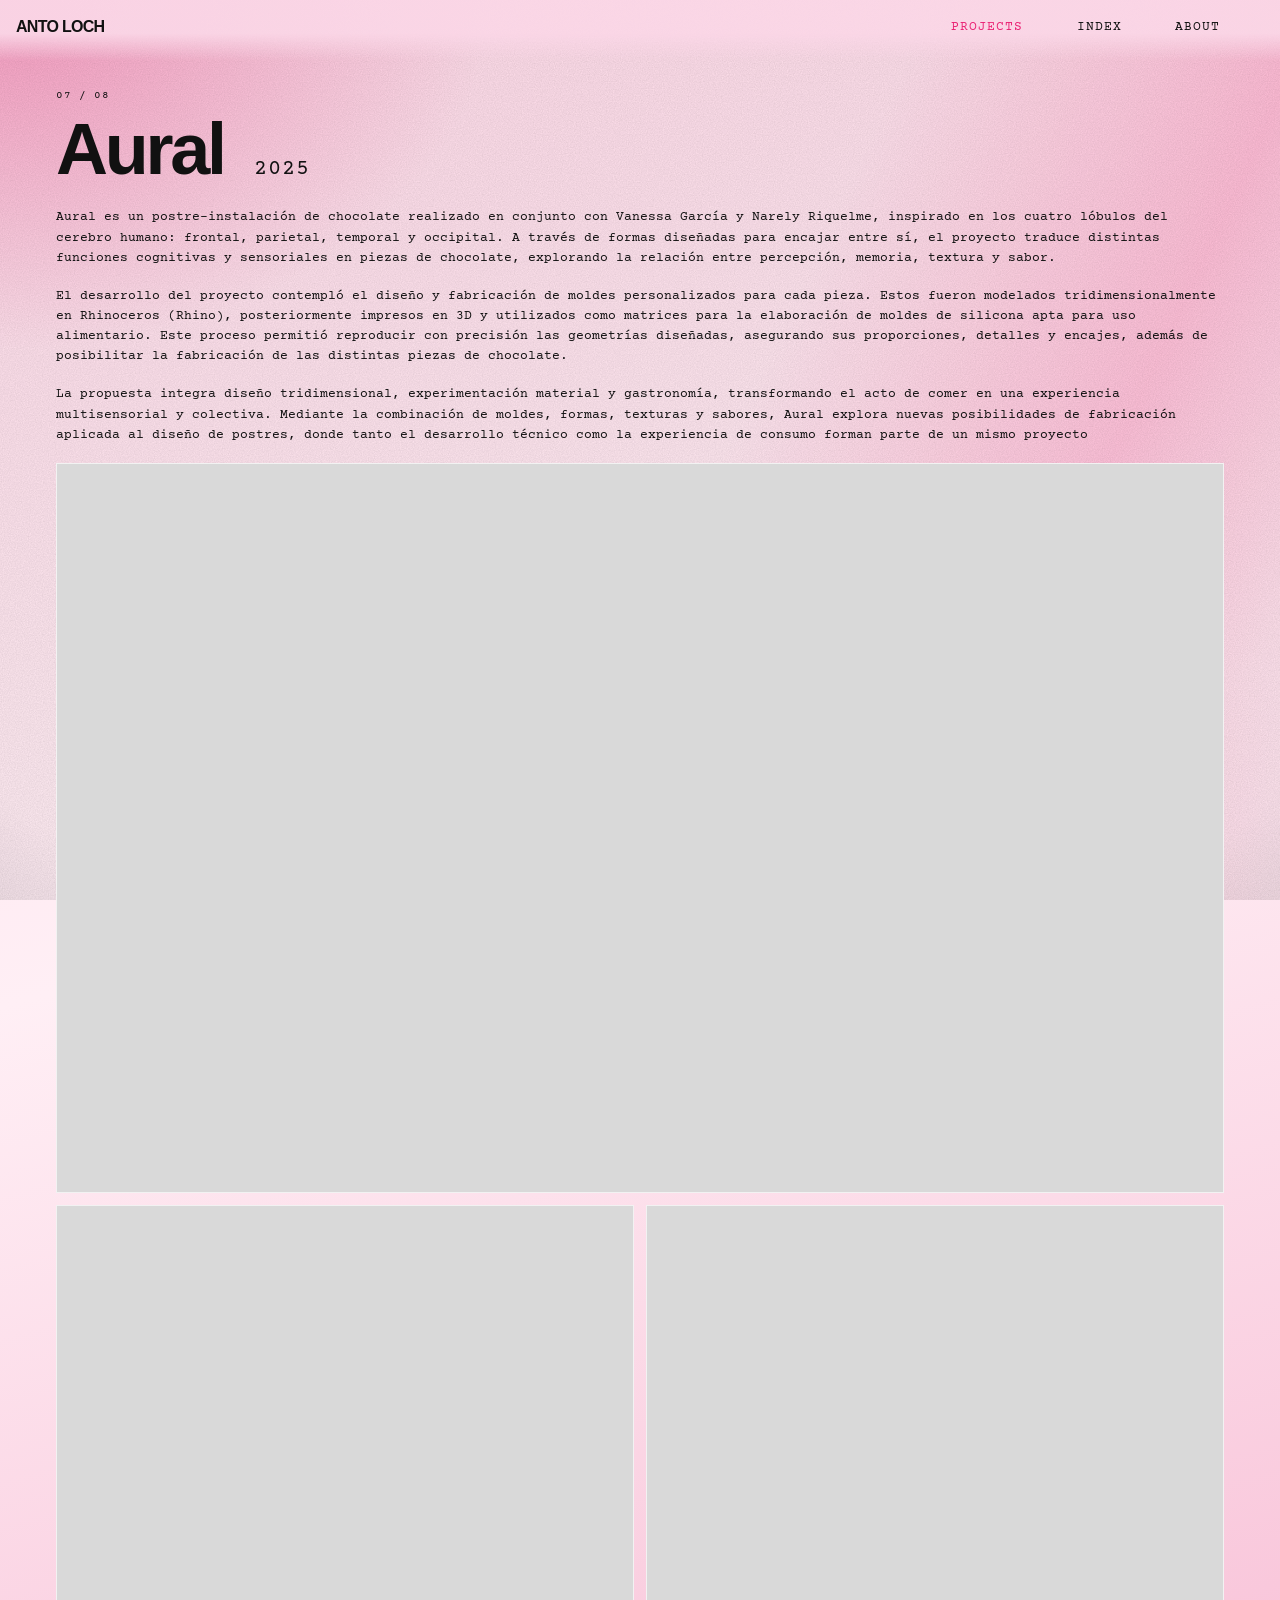
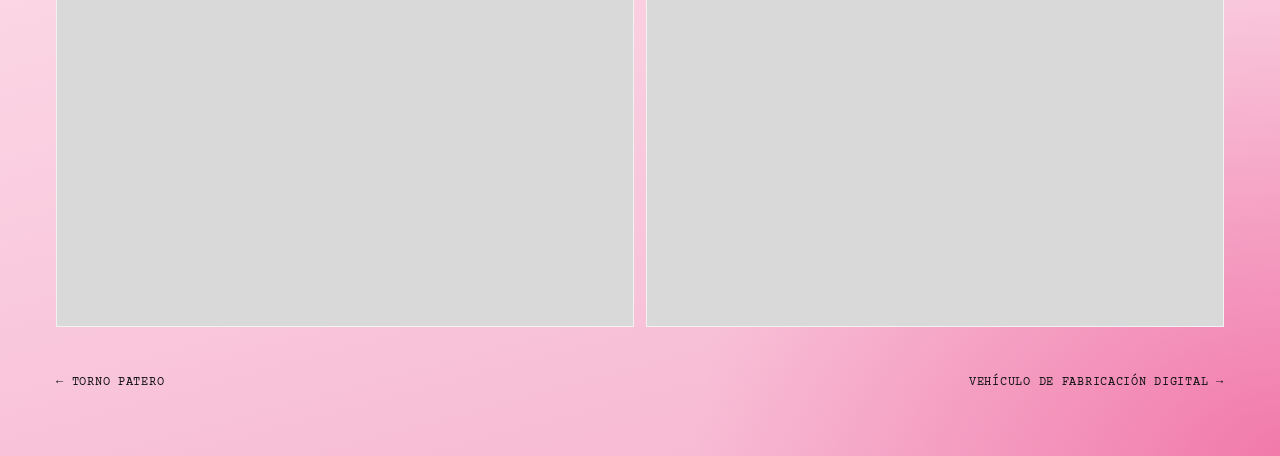
==== proyecto-07.html @ 9c57456b "Add files via upload" ====
<!DOCTYPE html>
<html lang="es">
<head>
<meta charset="utf-8">
<meta name="viewport" content="width=device-width, initial-scale=1, viewport-fit=cover">
<title>Aural — Anto Loch</title>
<link rel="preconnect" href="https://fonts.googleapis.com">
<link href="https://fonts.googleapis.com/css2?family=Courier+Prime:wght@400;700&display=swap" rel="stylesheet">
<link rel="stylesheet" href="styles.css">
<link rel="stylesheet" href="cursor.css">
<link rel="stylesheet" href="pages.css">
<link rel="stylesheet" href="detail.css">
</head>
<body class="page-detail">

<header class="top">
  <a class="brand" href="index.html">ANTO LOCH</a>
  <nav class="menu" aria-label="Principal">
    <a href="projects.html" class="is-current">PROJECTS</a>
    <a href="projects.html#index" id="nav-index">INDEX</a>
    <a href="about.html">ABOUT</a>
  </nav>
</header>

<main class="detail">
  <article>
    <p class="num">07 / 08</p>
  <h1>Aural <time class="year" datetime="2025">2025</time></h1>

    <div class="desc-cols">


<p class="desc">
Aural es un postre-instalación de chocolate realizado en conjunto con Vanessa García y Narely Riquelme, inspirado en los cuatro lóbulos del cerebro humano: frontal, parietal, temporal y occipital. A través de formas diseñadas para encajar entre sí, el proyecto traduce distintas funciones cognitivas y sensoriales en piezas de chocolate, explorando la relación entre percepción, memoria, textura y sabor.
</p>

<p class="desc">
El desarrollo del proyecto contempló el diseño y fabricación de moldes personalizados para cada pieza. Estos fueron modelados tridimensionalmente en Rhinoceros (Rhino), posteriormente impresos en 3D y utilizados como matrices para la elaboración de moldes de silicona apta para uso alimentario. Este proceso permitió reproducir con precisión las geometrías diseñadas, asegurando sus proporciones, detalles y encajes, además de posibilitar la fabricación de las distintas piezas de chocolate.
</p>

<p class="desc">
La propuesta integra diseño tridimensional, experimentación material y gastronomía, transformando el acto de comer en una experiencia multisensorial y colectiva. Mediante la combinación de moldes, formas, texturas y sabores, Aural explora nuevas posibilidades de fabricación aplicada al diseño de postres, donde tanto el desarrollo técnico como la experiencia de consumo forman parte de un mismo proyecto
    <section class="gallery" aria-label="Fotos del proyecto">
      <figure><img src="images/07-1.png" alt="Moldes para Chocolates — foto 1" onerror="this.remove()"></figure>
      <figure><img src="images/07-2.jpeg" alt="Moldes para Chocolates — foto 2" onerror="this.remove()"></figure>
      <figure><img src="images/07-3.jpeg" alt="Moldes para Chocolates — foto 3" onerror="this.remove()"></figure>
    </section>
  </article>

  <nav class="step" aria-label="Otros proyectos">
    <a href="proyecto-06.html">← Torno Patero</a>
    <a href="proyecto-08.html">Vehículo de Fabricación Digital →</a>
  </nav>
</main>

<div id="cursor" aria-hidden="true"></div>
<script src="cursor.js"></script>
</body>
</html>
---- styles.css ----
/* 
   ANTO LOCH 
   Orden de los archivos CSS del proyecto:
   1. styles.css    variables, fondo, menú de arriba y Home
   2. cursor.css    cursor rosado 
   3. projects.css  página Projects (carrusel y lista INDEX)
   4. pages.css     base común de las páginas interiores
   5. detail.css    páginas de cada proyecto
   6. about.css     página About
   */

:root{
  --fucsia:#EA2274;
  --ink:#111111;
  --helv:"Helvetica Neue",Helvetica,Arial,sans-serif;
  --mono:"Courier Prime","Courier New",ui-monospace,monospace;
  --grano:url("data:image/svg+xml;utf8,<svg xmlns='http://www.w3.org/2000/svg' width='220' height='220'><filter id='n'><feTurbulence type='fractalNoise' baseFrequency='.85' numOctaves='2' stitchTiles='stitch'/><feColorMatrix values='0 0 0 0 0  0 0 0 0 0  0 0 0 0 0  0 0 0 .55 0'/></filter><rect width='100%' height='100%' filter='url(%23n)'/></svg>");
}
*{box-sizing:border-box}
html,body{height:100%}
body{
  margin:0;color:var(--ink);font:13px/1.55 var(--mono);overflow:hidden;
  background:
    radial-gradient(700px 500px at 0% 0%,#EA227455,#EA227400 70%),
    radial-gradient(900px 700px at 100% 100%,#EA227466,#EA227400 65%),
    linear-gradient(165deg,#FFD9E8 0%,#FFEFF5 42%,#F6B4CF 100%) fixed;
  background-color:#FFE3EE;
}
body::after{
  content:"";position:fixed;inset:0;pointer-events:none;z-index:9999;
  background:var(--grano);opacity:.2;mix-blend-mode:multiply;animation:grano .9s steps(6) infinite;
}
body::before{
  content:"";position:fixed;inset:0;pointer-events:none;z-index:9998;
  background:
    radial-gradient(120% 120% at 50% 45%,#0000 55%,#11111955 100%),
    linear-gradient(115deg,#EA227400 55%,#FF5FA244 78%,#FFB3D100 100%);
  mix-blend-mode:multiply;
}
@keyframes grano{
  0%{background-position:0 0}20%{background-position:-40px 25px}40%{background-position:30px -50px}
  60%{background-position:-20px -30px}80%{background-position:50px 40px}100%{background-position:0 0}
}

/* Header */
.top{position:fixed;left:16px;right:16px;top:max(14px,env(safe-area-inset-top));z-index:10;display:flex;align-items:center;gap:18px}
.brand{margin-right:auto;font:700 16px/1 var(--helv);letter-spacing:-.045em;color:var(--ink);text-decoration:none;transition:color .18s ease}
.brand:hover,.brand:active{color:var(--fucsia)}
.brand:focus-visible{outline:2px solid var(--ink);outline-offset:3px}
.menu{display:flex;align-items:center;gap:32px;margin-right:34px}
.menu a{
  font:400 13px/1 var(--mono);letter-spacing:.08em;text-transform:uppercase;color:var(--ink);
  text-decoration:none;display:inline-block;
  /* el espaciado de letras deja un hueco a la derecha: se compensa a la izquierda */
  padding:7px 10px 5px calc(10px + .08em);
  transition:background-color .16s ease,color .16s ease;
}
@media (hover:hover){.menu a:hover{background:var(--fucsia);color:#fff}}
.menu a:active{background:var(--fucsia);color:#fff}
.menu a.is-current{color:var(--fucsia);background:none}
.menu a:focus-visible{outline:2px solid var(--ink);outline-offset:3px}

/* Home */
.home{position:fixed;inset:0}
#hero{position:absolute;inset:0;width:100%;height:100%;touch-action:none}

.marquee{position:absolute;right:12px;top:58px;bottom:24px;width:14px;overflow:hidden;z-index:4;pointer-events:none}
.marquee span{
  display:block;white-space:nowrap;writing-mode:vertical-rl;
  font:400 10px/1 var(--mono);letter-spacing:.1em;color:#111111aa;animation:mq 60s linear infinite;
}
@keyframes mq{to{transform:translateY(-50%)}}


@media (max-width:700px){
  .menu{gap:9px;margin-right:30px}
  .menu a{font-size:11px;padding:6px 7px 4px calc(7px + .08em);position:relative}
  .menu a::after{content:"";position:absolute;inset:-12px -4px}   /* amplía la zona de toque sin cambiar cómo se ve */
  .brand{font-size:14px}
  .marquee{right:8px}
}

/* Texto solo para lectores de pantalla (títulos y etiquetas que no se ven) */
.sr-only{position:absolute;width:1px;height:1px;margin:-1px;padding:0;overflow:hidden;clip:rect(0 0 0 0);white-space:nowrap;border:0}
---- cursor.css ----
/* Cursor rosado (solo con mouse) */
#cursor{
  position:fixed;left:0;top:0;z-index:10000;width:12px;height:12px;margin:-6px 0 0 -6px;
  border-radius:50%;background:var(--fucsia);pointer-events:none;opacity:0;
  transition:opacity .12s ease;will-change:transform;
}
#cursor.on{opacity:1}
@media (hover:hover) and (pointer:fine){html,body,a,canvas,input,textarea,button,select,label{cursor:none}}
@media (hover:none),(pointer:coarse){#cursor{display:none}}
---- pages.css ----
/* =====================================================
   PÁGINAS INTERIORES (proyectos y About): base común
   ===================================================== */

/* la ventana scrollea normalmente y el fondo cubre toda la página
   (Safari del iPhone no soporta background-attachment:fixed) */
html:has(body.page-detail),html:has(body.page-about){height:auto;min-height:100%}
body.page-detail,body.page-about{height:auto;min-height:100%;overflow-x:hidden;overflow-y:auto;background-attachment:scroll}

/* fondo, grano y viñeta quedan DETRÁS del contenido */
body.page-detail::before,body.page-detail::after,
body.page-about::before,body.page-about::after{z-index:0}

.detail,.about{position:relative;z-index:1;padding:90px 16px 64px;max-width:1200px;margin:0 auto}
.desc{max-width:560px;margin:0 0 40px}

/* menú de arriba con fondo suave para que no se mezcle con el texto al hacer scroll */
body.page-detail .top,body.page-about .top{
  left:0;right:0;top:0;
  padding:max(14px,env(safe-area-inset-top)) 16px 22px;
  background:linear-gradient(to bottom,rgba(250,214,230,.94) 55%,rgba(250,214,230,0));
}
---- detail.css ----
/* 
   página de cada proyecto (proyecto-01.html ... proyecto-08.html)
    */

.detail .num{margin:0 0 14px;font:400 11px/1 var(--mono);letter-spacing:.06em}
.detail h1{margin:0 0 24px;font:700 clamp(32px,6vw,72px)/.95 var(--helv);letter-spacing:-.045em}
.detail h1 .year{
  font:400 .3em/1 var(--mono);   /* tamaño: 30% del título, en Courier Prime */
  letter-spacing:.06em;
  margin-left:.6em;
}

/* descripción: el texto corre a lo ancho de la pantalla y cada párrafo va debajo del anterior */
.detail .desc-cols{margin-bottom:40px}
.detail .desc-cols .desc{max-width:none;margin:0 0 18px}

/* galería (flexbox): la primera foto ocupa todo el ancho y las demás van de a dos */
.gallery{display:flex;flex-wrap:wrap;gap:12px}
.gallery figure{
  flex:1 1 calc(50% - 6px);margin:0;position:relative;overflow:hidden;
  aspect-ratio:4/5;background:#d9d9d9;border:1px solid #ffffffaa;
}
.gallery figure:first-child{flex-basis:100%;aspect-ratio:16/10}
.gallery img{position:absolute;inset:0;width:100%;height:100%;object-fit:cover}

/* enlaces al proyecto anterior / siguiente */
.step{display:flex;justify-content:space-between;gap:24px;margin-top:48px}
.step a{
  font:400 12px/1.4 var(--mono);letter-spacing:.06em;text-transform:uppercase;
  color:var(--ink);text-decoration:none;transition:color .16s ease;
}
.step a.right{margin-left:auto}
.step a:hover,.step a:focus-visible{color:var(--fucsia);outline:none}

/* mobil*/
@media (max-width:700px){
  .gallery figure,.gallery figure:first-child{flex-basis:100%;aspect-ratio:4/5}
}
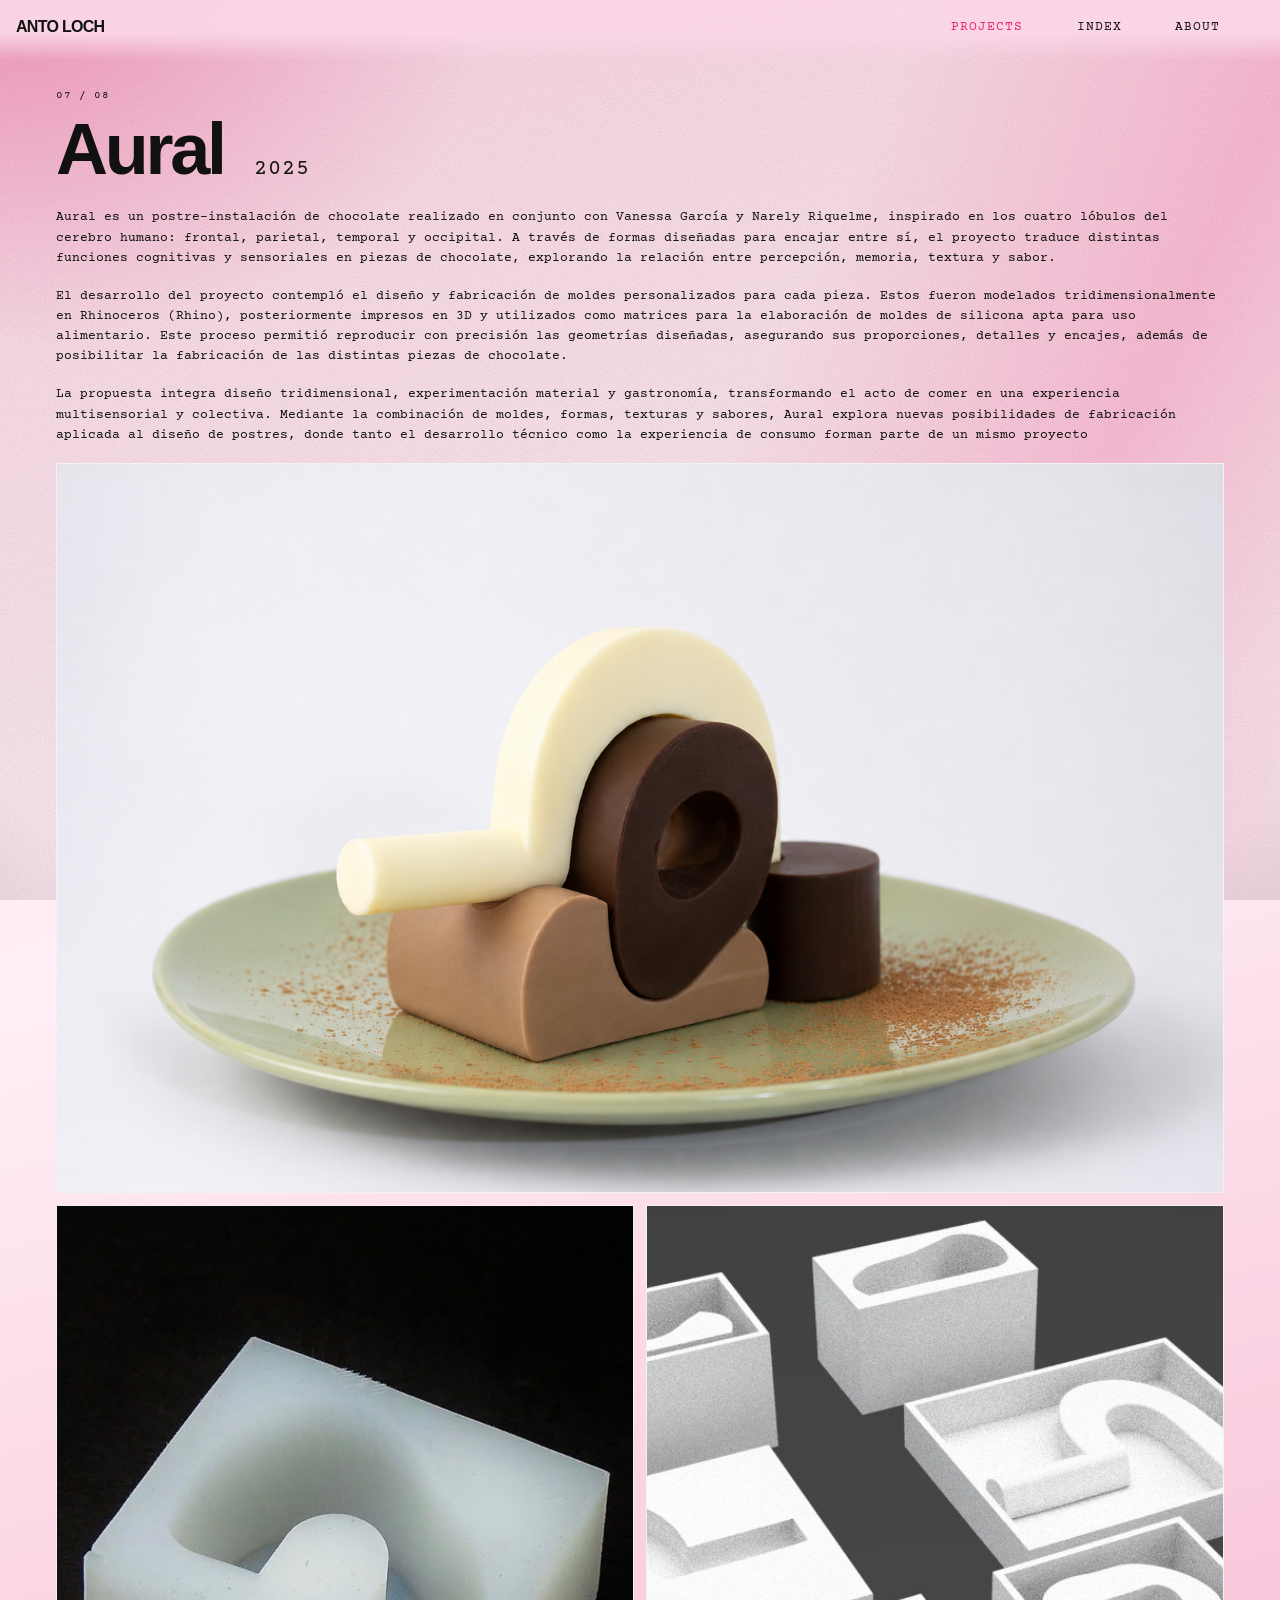
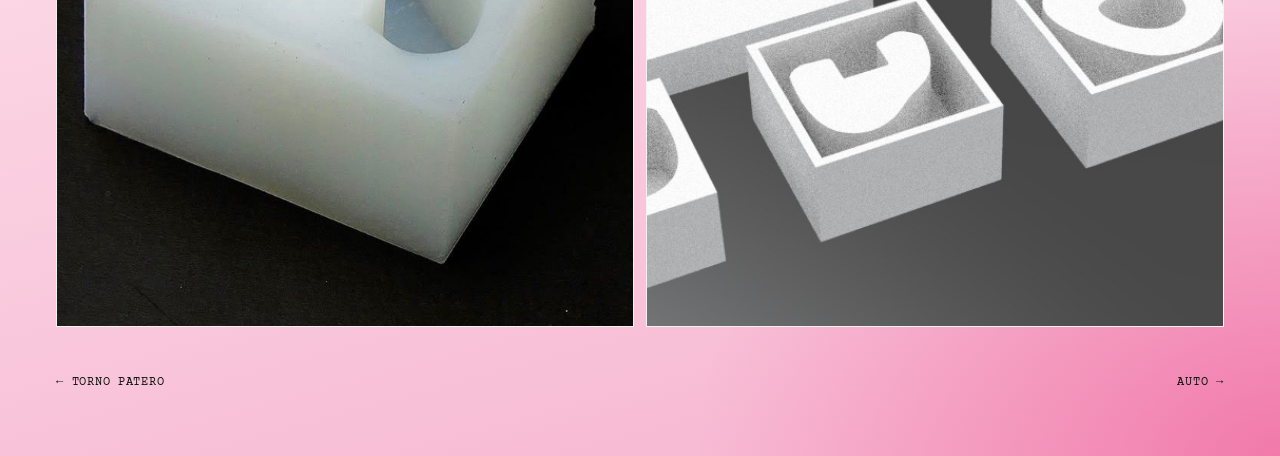
==== commit cfef24ce: "Update image alt texts and navigation link" ====
--- a/proyecto-07.html
+++ b/proyecto-07.html
@@ -41,15 +41,15 @@
 <p class="desc">
 La propuesta integra diseño tridimensional, experimentación material y gastronomía, transformando el acto de comer en una experiencia multisensorial y colectiva. Mediante la combinación de moldes, formas, texturas y sabores, Aural explora nuevas posibilidades de fabricación aplicada al diseño de postres, donde tanto el desarrollo técnico como la experiencia de consumo forman parte de un mismo proyecto
     <section class="gallery" aria-label="Fotos del proyecto">
-      <figure><img src="images/07-1.png" alt="Moldes para Chocolates — foto 1" onerror="this.remove()"></figure>
-      <figure><img src="images/07-2.jpeg" alt="Moldes para Chocolates — foto 2" onerror="this.remove()"></figure>
-      <figure><img src="images/07-3.jpeg" alt="Moldes para Chocolates — foto 3" onerror="this.remove()"></figure>
+      <figure><img src="images/07-1.png" alt="Aural — foto 1" onerror="this.remove()"></figure>
+      <figure><img src="images/07-2.jpeg" alt="Aural — foto 2" onerror="this.remove()"></figure>
+      <figure><img src="images/07-3.jpeg" alt="Aural — foto 3" onerror="this.remove()"></figure>
     </section>
   </article>
 
   <nav class="step" aria-label="Otros proyectos">
     <a href="proyecto-06.html">← Torno Patero</a>
-    <a href="proyecto-08.html">Vehículo de Fabricación Digital →</a>
+    <a href="proyecto-08.html">Auto →</a>
   </nav>
 </main>
 
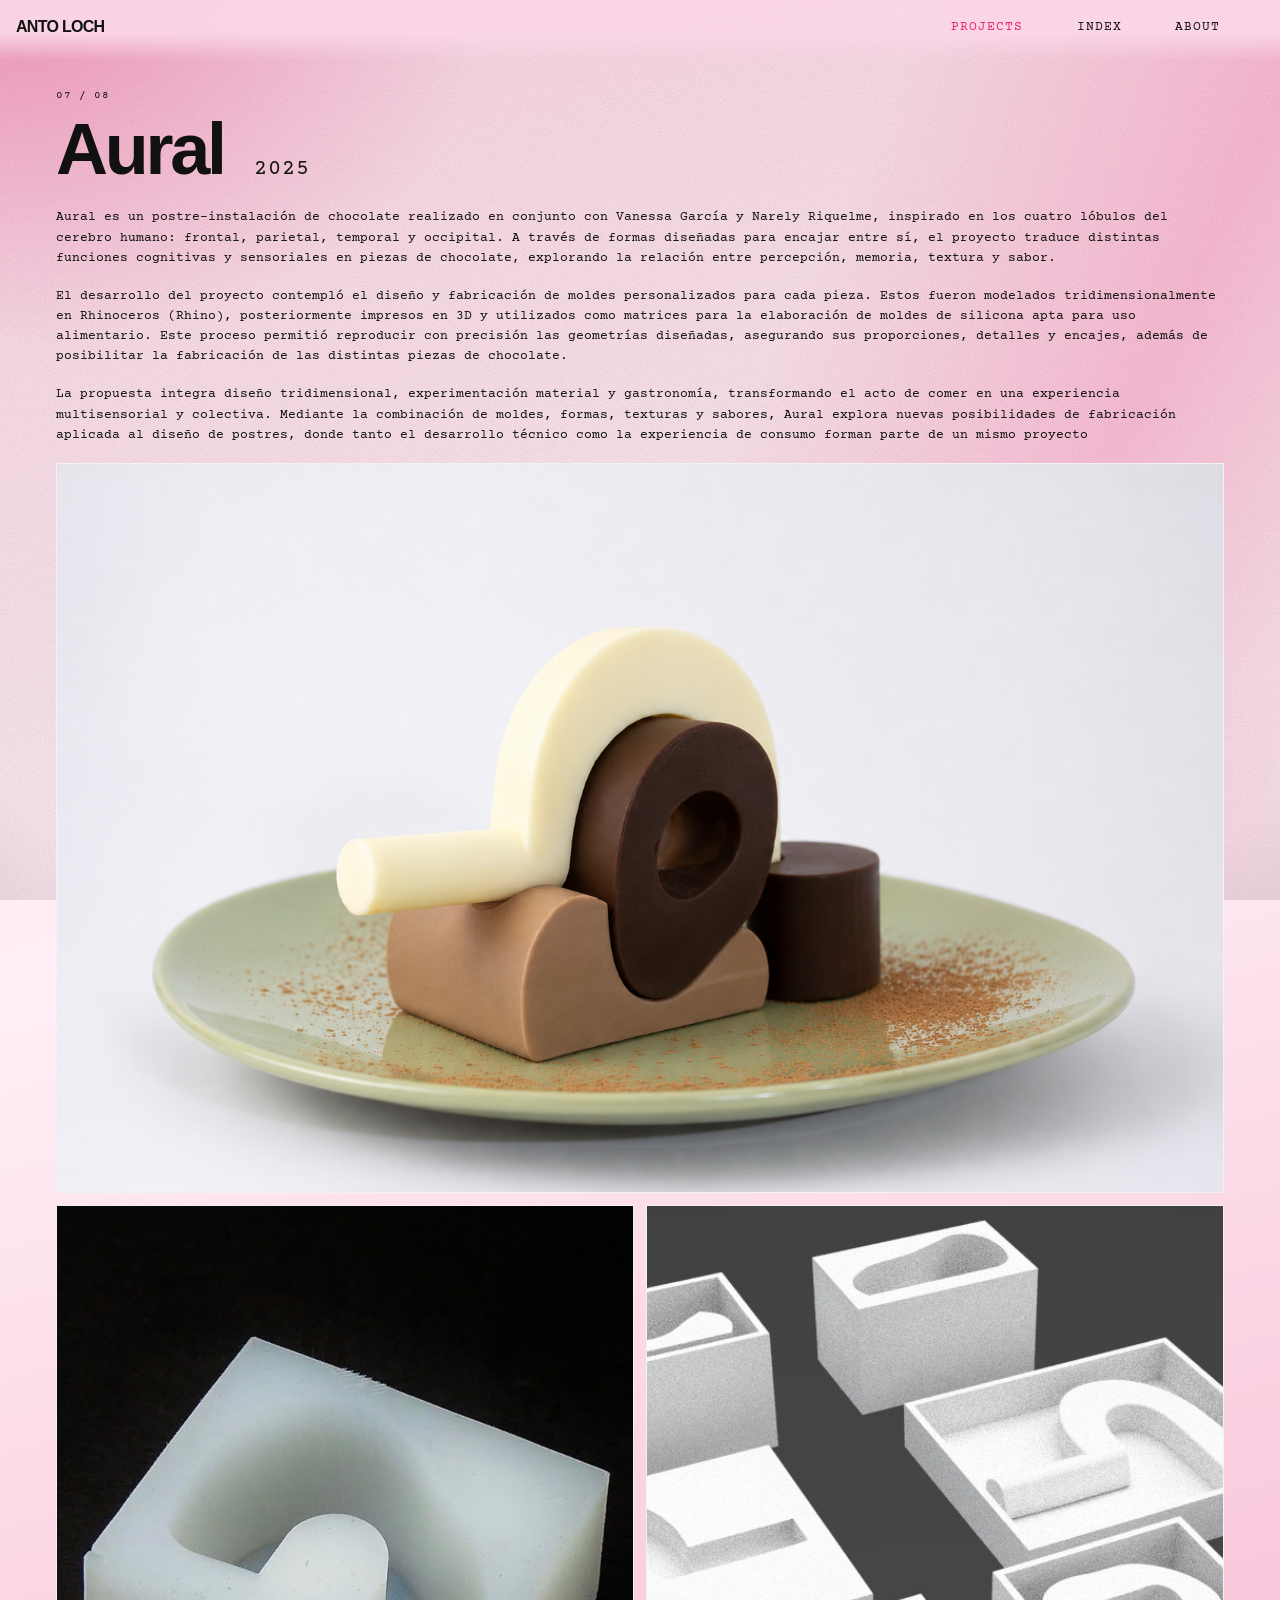
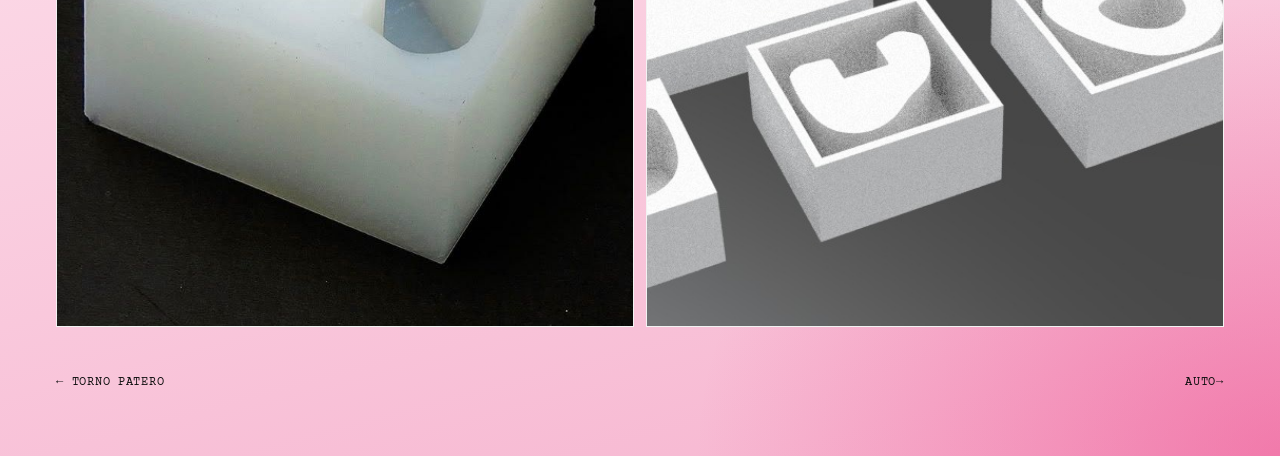
==== commit 165a1bbe: "Fix spacing in navigation link to proyecto-08.html" ====
--- a/proyecto-07.html
+++ b/proyecto-07.html
@@ -49,7 +49,7 @@
 
   <nav class="step" aria-label="Otros proyectos">
     <a href="proyecto-06.html">← Torno Patero</a>
-    <a href="proyecto-08.html">Auto →</a>
+    <a href="proyecto-08.html">Auto→</a>
   </nav>
 </main>
 
